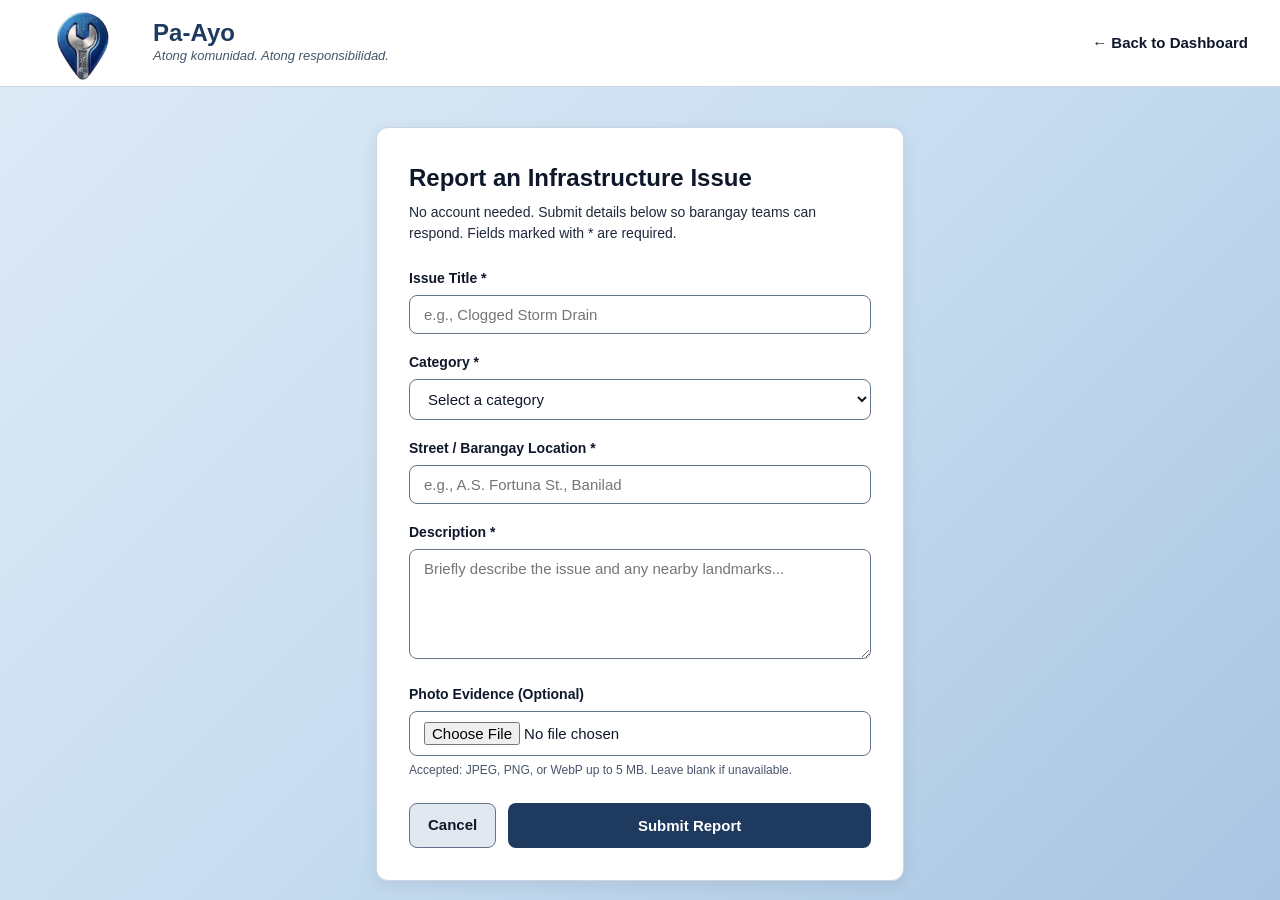
==== src/main/resources/templates/report.html @ b4d0db7d "feat(ui): create public dashboard and report an issue screens" ====
<!DOCTYPE html>
<html lang="en" xmlns:th="http://www.thymeleaf.org">
<head>
  <meta charset="UTF-8">
  <meta name="viewport" content="width=device-width, initial-scale=1.0">
  <title>Report an Issue | Pa-Ayo</title>
  <link rel="stylesheet" href="../static/css/style.css" th:href="@{/css/style.css}">
</head>
<body>

  <a href="#main-content" class="skip-link">Skip to main content</a>

  <header class="navbar">
    <a href="index.html" th:href="@{/}" class="brand">
      <img src="../static/images/logo.png" th:src="@{/images/logo.png}" alt="Pa-Ayo Logo" class="brand-logo">
      <div>
        <div class="brand-title">Pa-Ayo</div>
        <div class="brand-tagline">Atong komunidad. Atong responsibilidad.</div>
      </div>
    </a>
    <nav class="nav-actions" aria-label="Main navigation">
      <a href="index.html" th:href="@{/}" class="nav-link"><span aria-hidden="true">&larr;</span> Back to Dashboard</a>
    </nav>
  </header>

  <main id="main-content" class="form-container">
    <div class="panel-card">
      <h1 class="panel-title">Report an Infrastructure Issue</h1>
      <p class="panel-subtitle">No account needed. Submit details below so barangay teams can respond. Fields marked with * are required.</p>

      <div class="alert alert-error" role="alert" th:if="${errorMessage}" th:text="${errorMessage}" style="display: none;" th:style="'display: block;'"></div>
      <div id="clientPhotoError" class="alert alert-error" role="alert" style="display: none;"></div>

      <form action="index.html" th:action="@{/reports}" method="post" enctype="multipart/form-data">
        <div class="form-group">
          <label class="form-label" for="title">Issue Title *</label>
          <input class="form-control" type="text" id="title" name="title" maxlength="100" required placeholder="e.g., Clogged Storm Drain">
        </div>

        <div class="form-group">
          <label class="form-label" for="category">Category *</label>
          <select class="form-control" id="category" name="category" required>
            <option value="" disabled selected>Select a category</option>
            <option value="Sanitation">Sanitation</option>
            <option value="Roadworks">Roadworks</option>
            <option value="Electrical">Electrical</option>
          </select>
        </div>

        <div class="form-group">
          <label class="form-label" for="location">Street / Barangay Location *</label>
          <input class="form-control" type="text" id="location" name="location" maxlength="150" required placeholder="e.g., A.S. Fortuna St., Banilad">
        </div>

        <div class="form-group">
          <label class="form-label" for="description">Description *</label>
          <textarea class="form-control" id="description" name="description" maxlength="500" required placeholder="Briefly describe the issue and any nearby landmarks..."></textarea>
        </div>

        <div class="form-group">
          <label class="form-label" for="photo">Photo Evidence (Optional)</label>
          <input class="form-control" type="file" id="photo" name="photo" accept="image/jpeg,image/png,image/webp" aria-describedby="photoHint" onchange="checkPhoto()">
          <div id="photoHint" class="form-hint">Accepted: JPEG, PNG, or WebP up to 5 MB. Leave blank if unavailable.</div>
          <div id="photoPreviewBox" class="photo-preview-box">
            <img id="photoPreviewImg" src="#" alt="Selected photo preview">
          </div>
        </div>

        <div class="form-actions">
          <a href="index.html" th:href="@{/}" class="btn-secondary">Cancel</a>
          <button type="submit" class="btn-primary" style="flex: 1;">Submit Report</button>
        </div>
      </form>
    </div>
  </main>

  <script>
    function checkPhoto() {
      var photoInput = document.getElementById("photo");
      var previewBox = document.getElementById("photoPreviewBox");
      var previewImg = document.getElementById("photoPreviewImg");
      var errorBox = document.getElementById("clientPhotoError");

      errorBox.style.display = "none";
      var file = photoInput.files[0];

      if (!file) {
        previewBox.style.display = "none";
        return;
      }

      if (file.size > 5 * 1024 * 1024) {
        errorBox.innerText = "Photo exceeds the 5 MB limit. Please select a smaller image.";
        errorBox.style.display = "block";
        photoInput.value = "";
        previewBox.style.display = "none";
        return;
      }

      var reader = new FileReader();
      reader.onload = function(e) {
        previewImg.src = e.target.result;
        previewBox.style.display = "block";
      };
      reader.readAsDataURL(file);
    }
  </script>
</body>
</html>
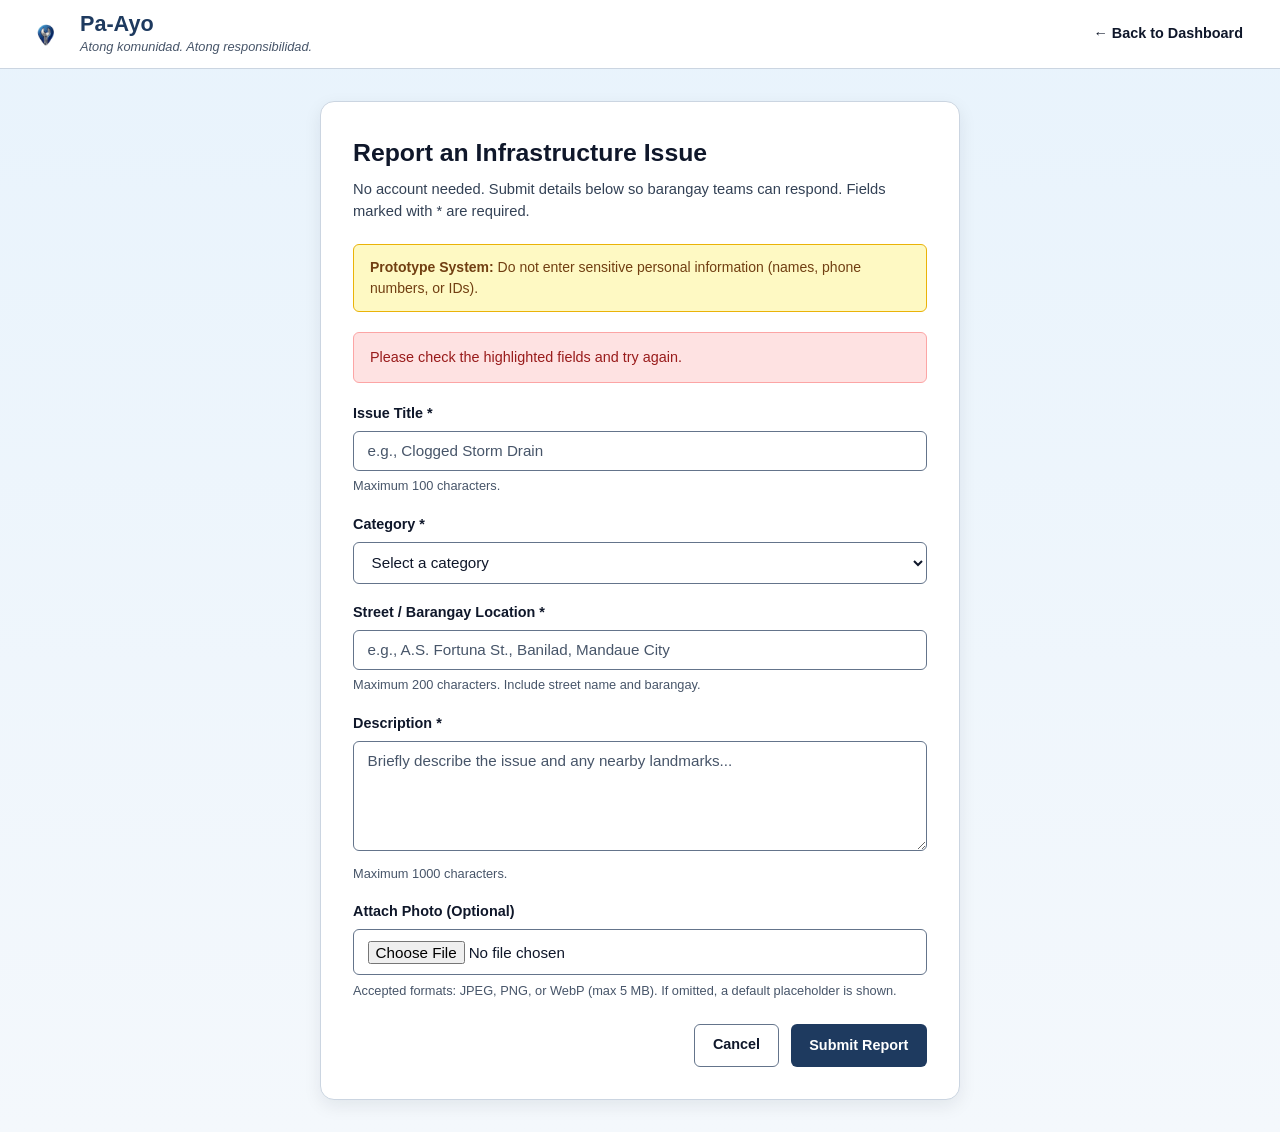
==== commit 26a55db4: "feat(ui): added login screens and aligned templates with v0.9 project proposal" ====
--- a/src/main/resources/templates/report.html
+++ b/src/main/resources/templates/report.html
@@ -7,103 +7,145 @@
   <link rel="stylesheet" href="../static/css/style.css" th:href="@{/css/style.css}">
 </head>
 <body>
+  <header class="site-header">
+    <div class="header-inner">
+      <a href="index.html" th:href="@{/}" class="brand-link">
+        <img src="../static/images/logo.png" th:src="@{/images/logo.png}" alt="Pa-Ayo Logo" class="brand-logo">
+        <div>
+          <p class="brand-title">Pa-Ayo</p>
+          <p class="brand-tagline">Atong komunidad. Atong responsibilidad.</p>
+        </div>
+      </a>
 
-  <a href="#main-content" class="skip-link">Skip to main content</a>
-
-  <header class="navbar">
-    <a href="index.html" th:href="@{/}" class="brand">
-      <img src="../static/images/logo.png" th:src="@{/images/logo.png}" alt="Pa-Ayo Logo" class="brand-logo">
-      <div>
-        <div class="brand-title">Pa-Ayo</div>
-        <div class="brand-tagline">Atong komunidad. Atong responsibilidad.</div>
-      </div>
-    </a>
-    <nav class="nav-actions" aria-label="Main navigation">
-      <a href="index.html" th:href="@{/}" class="nav-link"><span aria-hidden="true">&larr;</span> Back to Dashboard</a>
-    </nav>
+      <nav class="header-actions" aria-label="Primary Navigation">
+        <a href="index.html" th:href="@{/}" class="btn btn-link">&larr; Back to Dashboard</a>
+      </nav>
+    </div>
   </header>
 
-  <main id="main-content" class="form-container">
-    <div class="panel-card">
-      <h1 class="panel-title">Report an Infrastructure Issue</h1>
-      <p class="panel-subtitle">No account needed. Submit details below so barangay teams can respond. Fields marked with * are required.</p>
+  <main class="centered-page">
+    <section class="form-card" aria-labelledby="report-form-title">
+      <h1 id="report-form-title">Report an Infrastructure Issue</h1>
+      <p class="form-subtitle">
+        No account needed. Submit details below so barangay teams can respond. Fields marked with * are required.
+      </p>
 
-      <div class="alert alert-error" role="alert" th:if="${errorMessage}" th:text="${errorMessage}" style="display: none;" th:style="'display: block;'"></div>
-      <div id="clientPhotoError" class="alert alert-error" role="alert" style="display: none;"></div>
+      <div class="privacy-banner" role="note">
+        <strong>Prototype System:</strong> Do not enter sensitive personal information (names, phone numbers, or IDs).
+      </div>
 
-      <form action="index.html" th:action="@{/reports}" method="post" enctype="multipart/form-data">
+      <div th:if="${errorMessage != null}" class="alert alert-error" role="alert" th:text="${errorMessage}">
+        Please check the highlighted fields and try again.
+      </div>
+
+      <form method="post" th:action="@{/reports/new}" enctype="multipart/form-data" id="reportForm">
+        <input type="hidden" th:if="${_csrf != null}" th:name="${_csrf.parameterName}" th:value="${_csrf.token}">
+
         <div class="form-group">
-          <label class="form-label" for="title">Issue Title *</label>
-          <input class="form-control" type="text" id="title" name="title" maxlength="100" required placeholder="e.g., Clogged Storm Drain">
+          <label for="title">Issue Title *</label>
+          <input type="text"
+                 id="title"
+                 name="title"
+                 class="form-control"
+                 maxlength="100"
+                 required
+                 th:value="${report != null ? report.title : ''}"
+                 placeholder="e.g., Clogged Storm Drain">
+          <span class="field-hint">Maximum 100 characters.</span>
         </div>
 
         <div class="form-group">
-          <label class="form-label" for="category">Category *</label>
-          <select class="form-control" id="category" name="category" required>
+          <label for="category">Category *</label>
+          <select id="category" name="category" class="form-control" required>
             <option value="" disabled selected>Select a category</option>
-            <option value="Sanitation">Sanitation</option>
-            <option value="Roadworks">Roadworks</option>
-            <option value="Electrical">Electrical</option>
+            <option value="SANITATION" th:selected="${report != null and report.category != null and report.category.name() == 'SANITATION'}">Sanitation</option>
+            <option value="ROADWORKS" th:selected="${report != null and report.category != null and report.category.name() == 'ROADWORKS'}">Roadworks</option>
+            <option value="ELECTRICAL" th:selected="${report != null and report.category != null and report.category.name() == 'ELECTRICAL'}">Electrical</option>
           </select>
         </div>
 
         <div class="form-group">
-          <label class="form-label" for="location">Street / Barangay Location *</label>
-          <input class="form-control" type="text" id="location" name="location" maxlength="150" required placeholder="e.g., A.S. Fortuna St., Banilad">
+          <label for="location">Street / Barangay Location *</label>
+          <input type="text"
+                 id="location"
+                 name="location"
+                 class="form-control"
+                 maxlength="200"
+                 required
+                 th:value="${report != null ? report.location : ''}"
+                 placeholder="e.g., A.S. Fortuna St., Banilad, Mandaue City">
+          <span class="field-hint">Maximum 200 characters. Include street name and barangay.</span>
         </div>
 
         <div class="form-group">
-          <label class="form-label" for="description">Description *</label>
-          <textarea class="form-control" id="description" name="description" maxlength="500" required placeholder="Briefly describe the issue and any nearby landmarks..."></textarea>
+          <label for="description">Description *</label>
+          <textarea id="description"
+                    name="description"
+                    class="form-control"
+                    maxlength="1000"
+                    required
+                    th:text="${report != null ? report.description : ''}"
+                    placeholder="Briefly describe the issue and any nearby landmarks..."></textarea>
+          <span class="field-hint">Maximum 1000 characters.</span>
         </div>
 
         <div class="form-group">
-          <label class="form-label" for="photo">Photo Evidence (Optional)</label>
-          <input class="form-control" type="file" id="photo" name="photo" accept="image/jpeg,image/png,image/webp" aria-describedby="photoHint" onchange="checkPhoto()">
-          <div id="photoHint" class="form-hint">Accepted: JPEG, PNG, or WebP up to 5 MB. Leave blank if unavailable.</div>
+          <label for="photoFile">Attach Photo (Optional)</label>
+          <input type="file"
+                 id="photoFile"
+                 name="photoFile"
+                 class="form-control"
+                 accept="image/jpeg,image/png,image/webp">
+          <span class="field-hint">Accepted formats: JPEG, PNG, or WebP (max 5 MB). If omitted, a default placeholder is shown.</span>
+          <div id="photoError" class="alert alert-error" style="display:none; margin-top:0.6rem;" role="alert"></div>
           <div id="photoPreviewBox" class="photo-preview-box">
-            <img id="photoPreviewImg" src="#" alt="Selected photo preview">
+            <img id="photoPreviewImg" src="" alt="Selected report photo preview">
           </div>
         </div>
 
         <div class="form-actions">
-          <a href="index.html" th:href="@{/}" class="btn-secondary">Cancel</a>
-          <button type="submit" class="btn-primary" style="flex: 1;">Submit Report</button>
+          <a href="index.html" th:href="@{/}" class="btn btn-secondary">Cancel</a>
+          <button type="submit" class="btn btn-primary">Submit Report</button>
         </div>
       </form>
-    </div>
+    </section>
   </main>
 
   <script>
-    function checkPhoto() {
-      var photoInput = document.getElementById("photo");
-      var previewBox = document.getElementById("photoPreviewBox");
-      var previewImg = document.getElementById("photoPreviewImg");
-      var errorBox = document.getElementById("clientPhotoError");
+    const photoInput = document.getElementById('photoFile');
+    const photoError = document.getElementById('photoError');
+    const previewBox = document.getElementById('photoPreviewBox');
+    const previewImg = document.getElementById('photoPreviewImg');
+    const allowedTypes = ['image/jpeg', 'image/png', 'image/webp'];
+    const maxBytes = 5 * 1024 * 1024;
 
-      errorBox.style.display = "none";
-      var file = photoInput.files[0];
+    photoInput.addEventListener('change', function () {
+      photoError.style.display = 'none';
+      previewBox.style.display = 'none';
+      const file = this.files[0];
+      if (!file) return;
 
-      if (!file) {
-        previewBox.style.display = "none";
+      if (!allowedTypes.includes(file.type)) {
+        photoError.textContent = 'Unsupported file type. Please choose a JPEG, PNG, or WebP image.';
+        photoError.style.display = 'block';
+        this.value = '';
         return;
       }
 
-      if (file.size > 5 * 1024 * 1024) {
-        errorBox.innerText = "Photo exceeds the 5 MB limit. Please select a smaller image.";
-        errorBox.style.display = "block";
-        photoInput.value = "";
-        previewBox.style.display = "none";
+      if (file.size > maxBytes) {
+        photoError.textContent = 'Photo exceeds the 5 MB size limit. Please upload a smaller image.';
+        photoError.style.display = 'block';
+        this.value = '';
         return;
       }
 
-      var reader = new FileReader();
-      reader.onload = function(e) {
+      const reader = new FileReader();
+      reader.onload = function (e) {
         previewImg.src = e.target.result;
-        previewBox.style.display = "block";
+        previewBox.style.display = 'block';
       };
       reader.readAsDataURL(file);
-    }
+    });
   </script>
 </body>
 </html>
